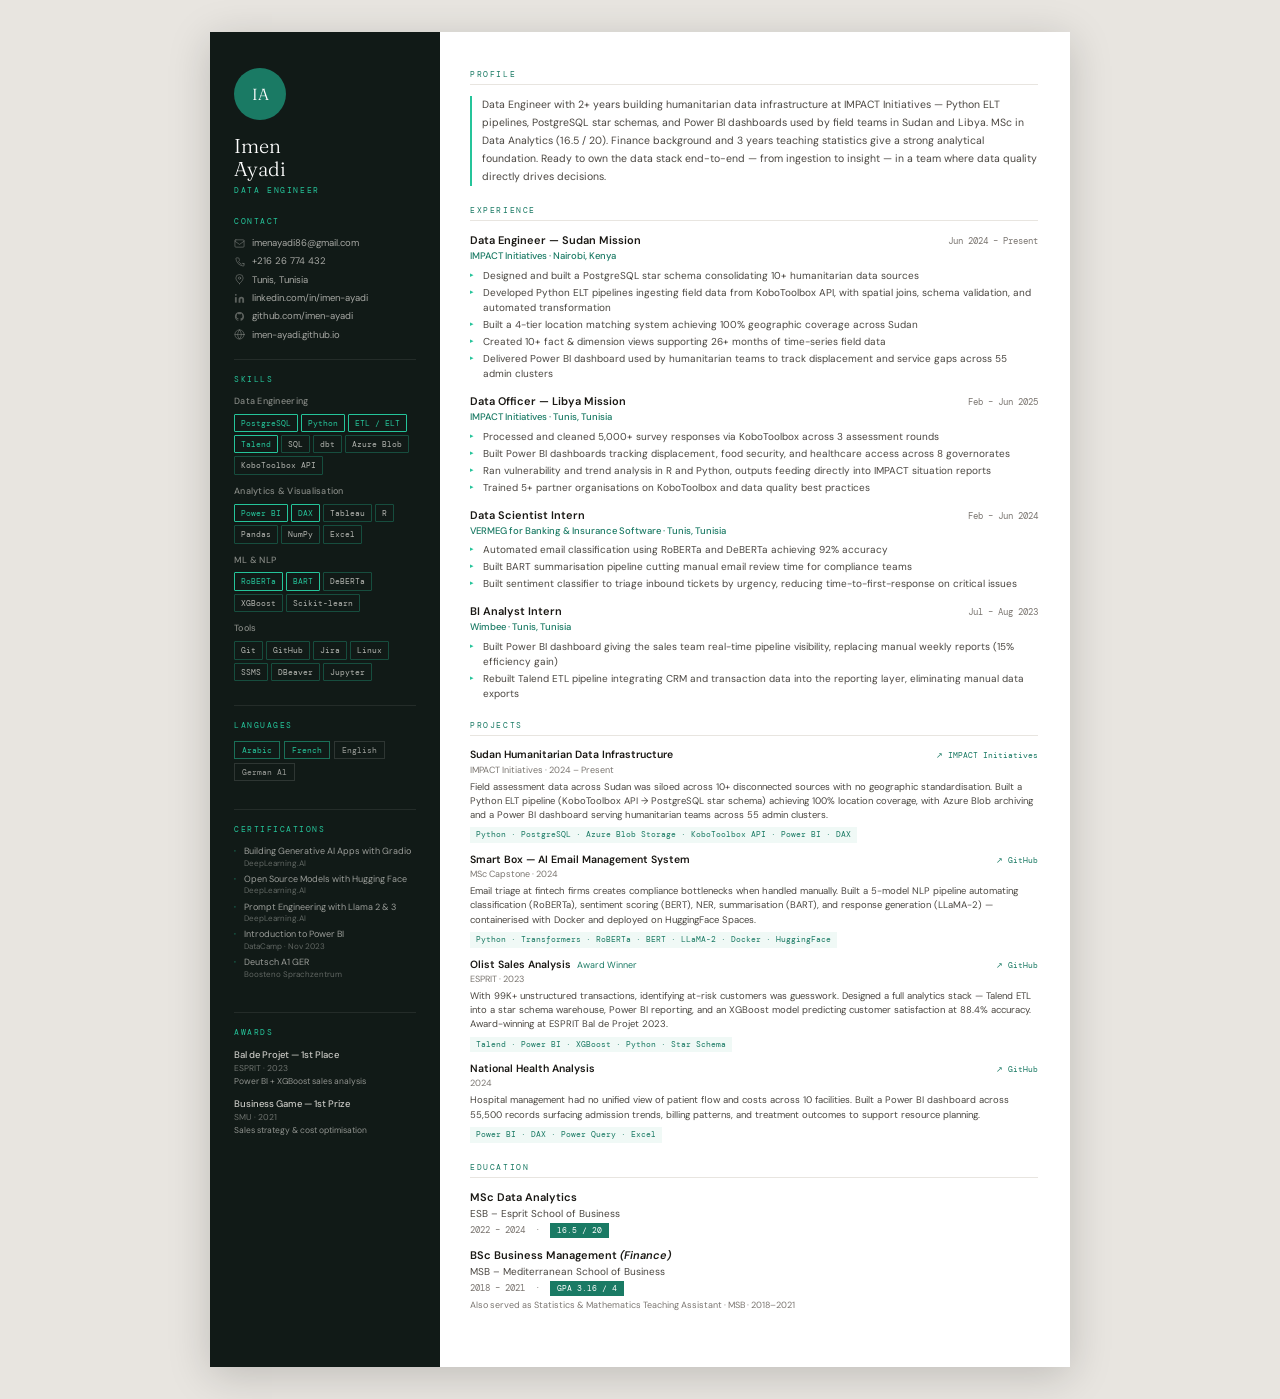
==== assets/cv.html @ 21956f27 "CV: fix Libya dates, condense teaching role, rewrite projects, strengthen profile - Libya dates corr" ====
<!DOCTYPE html>
<html lang="en">
<head>
<meta charset="UTF-8">
<meta name="viewport" content="width=device-width,initial-scale=1">
<title>Imen Ayadi — CV</title>
<style>
@import url('https://fonts.googleapis.com/css2?family=Fraunces:ital,wght@0,300;0,400;1,300&family=DM+Mono:wght@300;400&family=DM+Sans:wght@300;400;500&display=swap');

* { margin: 0; padding: 0; box-sizing: border-box; }

:root {
  --dark:   #111a17;
  --dark2:  #1b2b25;
  --teal:   #25c49a;
  --teal2:  #1a7a64;
  --ink:    #1a1814;
  --ink2:   #4a4640;
  --ink3:   #7a7570;
  --border: #e0ddd8;
  --bg:     #faf9f6;
  --sidebar-w: 230px;
}

body {
  font-family: 'DM Sans', sans-serif;
  font-size: 11px;
  color: var(--ink);
  background: #e8e5e0;
  line-height: 1.55;
  -webkit-print-color-adjust: exact;
  print-color-adjust: exact;
}

@media print {
  body { background: white; font-size: 10px; }
  .page { width: 210mm; min-height: 297mm; box-shadow: none; display: flex; flex-direction: row; }
  a { color: inherit; }
}

/* ── PAGE ─────────────────────────── */
.page {
  display: flex;
  flex-direction: row;
  width: 860px;
  min-height: 1100px;
  margin: 32px auto;
  box-shadow: 0 8px 40px rgba(0,0,0,0.18);
}

/* ── SIDEBAR ─────────────────────── */
.sidebar {
  width: var(--sidebar-w);
  flex-shrink: 0;
  background: var(--dark);
  padding: 36px 24px 36px;
  display: flex;
  flex-direction: column;
  gap: 0;
  color: rgba(247,245,240,0.85);
}

/* monogram */
.monogram {
  width: 52px; height: 52px;
  border-radius: 50%;
  background: var(--teal2);
  display: flex; align-items: center; justify-content: center;
  font-family: 'Fraunces', serif;
  font-size: 16px; font-weight: 300;
  color: #fff;
  margin-bottom: 14px;
}

.sb-name {
  font-family: 'Fraunces', serif;
  font-size: 20px; font-weight: 300;
  color: #fff; line-height: 1.15;
  margin-bottom: 4px;
}
.sb-title {
  font-family: 'DM Mono', monospace;
  font-size: 8px; letter-spacing: 0.2em;
  text-transform: uppercase;
  color: var(--teal);
  margin-bottom: 20px;
}

.sb-divider {
  height: 1px;
  background: rgba(255,255,255,0.08);
  margin: 14px 0;
}

/* sidebar section label */
.sb-label {
  font-family: 'DM Mono', monospace;
  font-size: 7.5px; letter-spacing: 0.2em;
  text-transform: uppercase;
  color: var(--teal);
  margin-bottom: 9px;
}

/* contact items */
.sb-contact { display: flex; flex-direction: column; gap: 6px; margin-bottom: 4px; }
.sb-contact-item {
  display: flex; align-items: center; gap: 7px;
  font-size: 9.5px; color: rgba(247,245,240,0.65);
  text-decoration: none; line-height: 1.3;
  word-break: break-all;
}
.sb-contact-item svg { flex-shrink: 0; opacity: 0.5; }
.sb-contact-item:hover { color: var(--teal); }

/* skill groups */
.sb-skill-group { margin-bottom: 10px; }
.sb-skill-group-label {
  font-size: 9px; font-weight: 500;
  color: rgba(247,245,240,0.5);
  margin-bottom: 5px;
  letter-spacing: 0.03em;
}
.sb-tags { display: flex; flex-wrap: wrap; gap: 3px; }
.sb-tag {
  font-family: 'DM Mono', monospace;
  font-size: 8px;
  padding: 2px 6px;
  border: 1px solid rgba(37,196,154,0.3);
  color: rgba(247,245,240,0.7);
  border-radius: 1px;
}
.sb-tag.hi { border-color: var(--teal); color: var(--teal); }

/* languages */
.sb-lang-row { display: flex; flex-wrap: wrap; gap: 4px; }
.sb-lang {
  font-family: 'DM Mono', monospace;
  font-size: 8px; padding: 2px 7px;
  border: 1px solid rgba(255,255,255,0.12);
  color: rgba(247,245,240,0.6);
}
.sb-lang.native { border-color: rgba(37,196,154,0.5); color: var(--teal); }

/* certs */
.sb-cert-item {
  font-size: 9px; color: rgba(247,245,240,0.6);
  padding-left: 10px; position: relative;
  margin-bottom: 4px; line-height: 1.4;
}
.sb-cert-item::before { content: '·'; position: absolute; left: 0; color: var(--teal); }
.sb-cert-issuer { font-size: 8px; color: rgba(247,245,240,0.35); }

/* awards */
.sb-award { margin-bottom: 8px; }
.sb-award-name { font-size: 9.5px; font-weight: 500; color: rgba(247,245,240,0.8); }
.sb-award-org { font-size: 8.5px; color: rgba(247,245,240,0.4); }
.sb-award-desc { font-size: 8.5px; color: rgba(247,245,240,0.55); }

/* ── MAIN ─────────────────────────── */
.main {
  flex: 1;
  background: #fff;
  padding: 36px 32px 36px 30px;
  overflow: hidden;
}

/* section */
.section { margin-bottom: 18px; }
.section-label {
  font-family: 'DM Mono', monospace;
  font-size: 8px; letter-spacing: 0.2em;
  text-transform: uppercase;
  color: var(--teal2);
  border-bottom: 1px solid #e8e5e0;
  padding-bottom: 4px;
  margin-bottom: 11px;
}

/* profile */
.profile-text {
  font-size: 10.5px; color: var(--ink2);
  line-height: 1.7;
  border-left: 2px solid var(--teal);
  padding-left: 10px;
}

/* experience */
.exp-entry { margin-bottom: 12px; }
.exp-top { display: flex; justify-content: space-between; align-items: baseline; gap: 6px; }
.exp-role { font-weight: 600; font-size: 11px; color: var(--ink); }
.exp-date { font-family: 'DM Mono', monospace; font-size: 8.5px; color: var(--ink3); white-space: nowrap; flex-shrink: 0; }
.exp-org { font-size: 9.5px; color: var(--teal2); font-weight: 500; margin-bottom: 4px; }
.exp-bullets { list-style: none; }
.exp-bullets li {
  font-size: 10px; color: var(--ink2);
  padding-left: 13px; position: relative;
  margin-bottom: 2px; line-height: 1.5;
}
.exp-bullets li::before { content: '▸'; position: absolute; left: 0; color: var(--teal); font-size: 7px; top: 2px; }

/* projects */
.proj-entry { margin-bottom: 9px; }
.proj-top { display: flex; align-items: baseline; justify-content: space-between; gap: 8px; }
.proj-title { font-weight: 600; font-size: 10.5px; color: var(--ink); }
.proj-link {
  font-family: 'DM Mono', monospace;
  font-size: 8px; color: var(--teal2);
  text-decoration: none; white-space: nowrap; flex-shrink: 0;
}
.proj-link:hover { text-decoration: underline; }
.proj-meta { font-size: 9px; color: var(--ink3); margin-bottom: 2px; }
.proj-desc { font-size: 9.5px; color: var(--ink2); line-height: 1.5; margin-bottom: 3px; }
.proj-tags {
  font-family: 'DM Mono', monospace;
  font-size: 7.5px; color: var(--teal2);
  background: #f0f9f6; padding: 2px 6px;
  display: inline-block;
}

/* education */
.edu-entry { margin-bottom: 9px; }
.edu-degree { font-weight: 600; font-size: 11px; color: var(--ink); }
.edu-school { font-size: 10px; color: var(--ink2); }
.edu-year { font-family: 'DM Mono', monospace; font-size: 8.5px; color: var(--ink3); }
.edu-grade {
  display: inline-block;
  font-family: 'DM Mono', monospace;
  font-size: 8px; padding: 1px 7px;
  background: var(--teal2); color: #fff;
  margin-top: 2px;
}
</style>
</head>
<body>
<div class="page">

  <!-- ── SIDEBAR ── -->
  <div class="sidebar">

    <div class="monogram">IA</div>
    <div class="sb-name">Imen<br>Ayadi</div>
    <div class="sb-title">Data Engineer</div>

    <div class="sb-label">Contact</div>
    <div class="sb-contact">
      <a class="sb-contact-item" href="mailto:imenayadi86@gmail.com">
        <svg width="11" height="11" viewBox="0 0 24 24" fill="none" stroke="currentColor" stroke-width="1.8" stroke-linecap="round" stroke-linejoin="round"><rect x="2" y="4" width="20" height="16" rx="2"/><path d="M2 7l10 7 10-7"/></svg>
        imenayadi86@gmail.com
      </a>
      <a class="sb-contact-item" href="tel:+21626774432">
        <svg width="11" height="11" viewBox="0 0 24 24" fill="none" stroke="currentColor" stroke-width="1.8" stroke-linecap="round" stroke-linejoin="round"><path d="M22 16.92v3a2 2 0 0 1-2.18 2A19.79 19.79 0 0 1 4.06 6.18 2 2 0 0 1 6.07 4h3a2 2 0 0 1 2 1.72c.127.96.361 1.903.7 2.81a2 2 0 0 1-.45 2.11L10 11.91a16 16 0 0 0 6.07 6.07l1.27-1.27a2 2 0 0 1 2.11-.45c.907.339 1.85.573 2.81.7A2 2 0 0 1 22 16.92z"/></svg>
        +216 26 774 432
      </a>
      <span class="sb-contact-item">
        <svg width="11" height="11" viewBox="0 0 24 24" fill="none" stroke="currentColor" stroke-width="1.8" stroke-linecap="round" stroke-linejoin="round"><path d="M12 21s-8-6.686-8-12a8 8 0 1 1 16 0c0 5.314-8 12-8 12z"/><circle cx="12" cy="9" r="2.5"/></svg>
        Tunis, Tunisia
      </span>
      <a class="sb-contact-item" href="https://www.linkedin.com/in/imen-ayadi-29255617a/" target="_blank">
        <svg width="11" height="11" viewBox="0 0 24 24" fill="currentColor"><path d="M16 8a6 6 0 0 1 6 6v7h-4v-7a2 2 0 0 0-2-2 2 2 0 0 0-2 2v7h-4v-7a6 6 0 0 1 6-6z"/><rect x="2" y="9" width="4" height="12"/><circle cx="4" cy="4" r="2"/></svg>
        linkedin.com/in/imen-ayadi
      </a>
      <a class="sb-contact-item" href="https://github.com/imen-ayadi" target="_blank">
        <svg width="11" height="11" viewBox="0 0 24 24" fill="currentColor"><path d="M12 2C6.477 2 2 6.477 2 12c0 4.418 2.865 8.166 6.839 9.489.5.092.682-.217.682-.482 0-.237-.009-.868-.013-1.703-2.782.604-3.369-1.342-3.369-1.342-.454-1.154-1.11-1.462-1.11-1.462-.908-.62.069-.608.069-.608 1.003.07 1.531 1.03 1.531 1.03.892 1.529 2.341 1.087 2.91.832.092-.647.35-1.088.636-1.338-2.22-.253-4.555-1.11-4.555-4.943 0-1.091.39-1.984 1.029-2.683-.103-.253-.446-1.27.098-2.647 0 0 .84-.269 2.75 1.025A9.564 9.564 0 0 1 12 6.844a9.59 9.59 0 0 1 2.504.337c1.909-1.294 2.747-1.025 2.747-1.025.546 1.377.202 2.394.1 2.647.64.699 1.028 1.592 1.028 2.683 0 3.842-2.339 4.687-4.566 4.935.359.309.678.919.678 1.852 0 1.336-.012 2.415-.012 2.743 0 .267.18.578.688.48C19.138 20.163 22 16.418 22 12c0-5.523-4.477-10-10-10z"/></svg>
        github.com/imen-ayadi
      </a>
      <a class="sb-contact-item" href="https://imen-ayadi.github.io" target="_blank">
        <svg width="11" height="11" viewBox="0 0 24 24" fill="none" stroke="currentColor" stroke-width="1.8" stroke-linecap="round" stroke-linejoin="round"><circle cx="12" cy="12" r="10"/><line x1="2" y1="12" x2="22" y2="12"/><path d="M12 2a15.3 15.3 0 0 1 4 10 15.3 15.3 0 0 1-4 10 15.3 15.3 0 0 1-4-10 15.3 15.3 0 0 1 4-10z"/></svg>
        imen-ayadi.github.io
      </a>
    </div>

    <div class="sb-divider"></div>
    <div class="sb-label">Skills</div>

    <div class="sb-skill-group">
      <div class="sb-skill-group-label">Data Engineering</div>
      <div class="sb-tags">
        <span class="sb-tag hi">PostgreSQL</span>
        <span class="sb-tag hi">Python</span>
        <span class="sb-tag hi">ETL / ELT</span>
        <span class="sb-tag hi">Talend</span>
        <span class="sb-tag">SQL</span>
        <span class="sb-tag">dbt</span>
        <span class="sb-tag">Azure Blob</span>
        <span class="sb-tag">KoboToolbox API</span>
      </div>
    </div>

    <div class="sb-skill-group">
      <div class="sb-skill-group-label">Analytics &amp; Visualisation</div>
      <div class="sb-tags">
        <span class="sb-tag hi">Power BI</span>
        <span class="sb-tag hi">DAX</span>
        <span class="sb-tag">Tableau</span>
        <span class="sb-tag">R</span>
        <span class="sb-tag">Pandas</span>
        <span class="sb-tag">NumPy</span>
        <span class="sb-tag">Excel</span>
      </div>
    </div>

    <div class="sb-skill-group">
      <div class="sb-skill-group-label">ML &amp; NLP</div>
      <div class="sb-tags">
        <span class="sb-tag hi">RoBERTa</span>
        <span class="sb-tag hi">BART</span>
        <span class="sb-tag">DeBERTa</span>
        <span class="sb-tag">XGBoost</span>
        <span class="sb-tag">Scikit-learn</span>
      </div>
    </div>

    <div class="sb-skill-group">
      <div class="sb-skill-group-label">Tools</div>
      <div class="sb-tags">
        <span class="sb-tag">Git</span>
        <span class="sb-tag">GitHub</span>
        <span class="sb-tag">Jira</span>
        <span class="sb-tag">Linux</span>
        <span class="sb-tag">SSMS</span>
        <span class="sb-tag">DBeaver</span>
        <span class="sb-tag">Jupyter</span>
      </div>
    </div>

    <div class="sb-divider"></div>
    <div class="sb-label">Languages</div>
    <div class="sb-lang-row" style="margin-bottom:14px;">
      <span class="sb-lang native">Arabic</span>
      <span class="sb-lang native">French</span>
      <span class="sb-lang">English</span>
      <span class="sb-lang">German A1</span>
    </div>

    <div class="sb-divider"></div>
    <div class="sb-label">Certifications</div>
    <div style="margin-bottom:14px;">
      <div class="sb-cert-item">Building Generative AI Apps with Gradio<div class="sb-cert-issuer">DeepLearning.AI</div></div>
      <div class="sb-cert-item">Open Source Models with Hugging Face<div class="sb-cert-issuer">DeepLearning.AI</div></div>
      <div class="sb-cert-item">Prompt Engineering with Llama 2 &amp; 3<div class="sb-cert-issuer">DeepLearning.AI</div></div>
      <div class="sb-cert-item">Introduction to Power BI<div class="sb-cert-issuer">DataCamp · Nov 2023</div></div>
      <div class="sb-cert-item">Deutsch A1 GER<div class="sb-cert-issuer">Boosteno Sprachzentrum</div></div>
    </div>

    <div class="sb-divider"></div>
    <div class="sb-label">Awards</div>
    <div class="sb-award">
      <div class="sb-award-name">Bal de Projet — 1st Place</div>
      <div class="sb-award-org">ESPRIT · 2023</div>
      <div class="sb-award-desc">Power BI + XGBoost sales analysis</div>
    </div>
    <div class="sb-award">
      <div class="sb-award-name">Business Game — 1st Prize</div>
      <div class="sb-award-org">SMU · 2021</div>
      <div class="sb-award-desc">Sales strategy &amp; cost optimisation</div>
    </div>

  </div><!-- /sidebar -->

  <!-- ── MAIN ── -->
  <div class="main">

    <!-- PROFILE -->
    <div class="section">
      <div class="section-label">Profile</div>
      <p class="profile-text">Data Engineer with 2+ years building humanitarian data infrastructure at IMPACT Initiatives — Python ELT pipelines, PostgreSQL star schemas, and Power BI dashboards used by field teams in Sudan and Libya. MSc in Data Analytics (16.5 / 20). Finance background and 3 years teaching statistics give a strong analytical foundation. Ready to own the data stack end-to-end — from ingestion to insight — in a team where data quality directly drives decisions.</p>
    </div>

    <!-- EXPERIENCE -->
    <div class="section">
      <div class="section-label">Experience</div>

      <div class="exp-entry">
        <div class="exp-top">
          <div class="exp-role">Data Engineer — Sudan Mission</div>
          <div class="exp-date">Jun 2024 – Present</div>
        </div>
        <div class="exp-org">IMPACT Initiatives · Nairobi, Kenya</div>
        <ul class="exp-bullets">
          <li>Designed and built a PostgreSQL star schema consolidating 10+ humanitarian data sources</li>
          <li>Developed Python ELT pipelines ingesting field data from KoboToolbox API, with spatial joins, schema validation, and automated transformation</li>
          <li>Built a 4-tier location matching system achieving 100% geographic coverage across Sudan</li>
          <li>Created 10+ fact &amp; dimension views supporting 26+ months of time-series field data</li>
          <li>Delivered Power BI dashboard used by humanitarian teams to track displacement and service gaps across 55 admin clusters</li>
        </ul>
      </div>

      <div class="exp-entry">
        <div class="exp-top">
          <div class="exp-role">Data Officer — Libya Mission</div>
          <div class="exp-date">Feb – Jun 2025</div>
        </div>
        <div class="exp-org">IMPACT Initiatives · Tunis, Tunisia</div>
        <ul class="exp-bullets">
          <li>Processed and cleaned 5,000+ survey responses via KoboToolbox across 3 assessment rounds</li>
          <li>Built Power BI dashboards tracking displacement, food security, and healthcare access across 8 governorates</li>
          <li>Ran vulnerability and trend analysis in R and Python, outputs feeding directly into IMPACT situation reports</li>
          <li>Trained 5+ partner organisations on KoboToolbox and data quality best practices</li>
        </ul>
      </div>

      <div class="exp-entry">
        <div class="exp-top">
          <div class="exp-role">Data Scientist Intern</div>
          <div class="exp-date">Feb – Jun 2024</div>
        </div>
        <div class="exp-org">VERMEG for Banking &amp; Insurance Software · Tunis, Tunisia</div>
        <ul class="exp-bullets">
          <li>Automated email classification using RoBERTa and DeBERTa achieving 92% accuracy</li>
          <li>Built BART summarisation pipeline cutting manual email review time for compliance teams</li>
          <li>Built sentiment classifier to triage inbound tickets by urgency, reducing time-to-first-response on critical issues</li>
        </ul>
      </div>

      <div class="exp-entry">
        <div class="exp-top">
          <div class="exp-role">BI Analyst Intern</div>
          <div class="exp-date">Jul – Aug 2023</div>
        </div>
        <div class="exp-org">Wimbee · Tunis, Tunisia</div>
        <ul class="exp-bullets">
          <li>Built Power BI dashboard giving the sales team real-time pipeline visibility, replacing manual weekly reports (15% efficiency gain)</li>
          <li>Rebuilt Talend ETL pipeline integrating CRM and transaction data into the reporting layer, eliminating manual data exports</li>
        </ul>
      </div>

    </div>

    <!-- PROJECTS -->
    <div class="section">
      <div class="section-label">Projects</div>

      <div class="proj-entry">
        <div class="proj-top">
          <div class="proj-title">Sudan Humanitarian Data Infrastructure</div>
          <a class="proj-link" href="https://www.impact-initiatives.org" target="_blank">↗ IMPACT Initiatives</a>
        </div>
        <div class="proj-meta">IMPACT Initiatives · 2024 – Present</div>
        <div class="proj-desc">Field assessment data across Sudan was siloed across 10+ disconnected sources with no geographic standardisation. Built a Python ELT pipeline (KoboToolbox API → PostgreSQL star schema) achieving 100% location coverage, with Azure Blob archiving and a Power BI dashboard serving humanitarian teams across 55 admin clusters.</div>
        <div class="proj-tags">Python · PostgreSQL · Azure Blob Storage · KoboToolbox API · Power BI · DAX</div>
      </div>

      <div class="proj-entry">
        <div class="proj-top">
          <div class="proj-title">Smart Box — AI Email Management System</div>
          <a class="proj-link" href="https://github.com/imen-ayadi/Smart-Box" target="_blank">↗ GitHub</a>
        </div>
        <div class="proj-meta">MSc Capstone · 2024</div>
        <div class="proj-desc">Email triage at fintech firms creates compliance bottlenecks when handled manually. Built a 5-model NLP pipeline automating classification (RoBERTa), sentiment scoring (BERT), NER, summarisation (BART), and response generation (LLaMA-2) — containerised with Docker and deployed on HuggingFace Spaces.</div>
        <div class="proj-tags">Python · Transformers · RoBERTa · BERT · LLaMA-2 · Docker · HuggingFace</div>
      </div>

      <div class="proj-entry">
        <div class="proj-top">
          <div class="proj-title">Olist Sales Analysis &nbsp;<span style="color:var(--teal2);font-size:9px;font-weight:400;">Award Winner</span></div>
          <a class="proj-link" href="https://github.com/imen-ayadi/Olist" target="_blank">↗ GitHub</a>
        </div>
        <div class="proj-meta">ESPRIT · 2023</div>
        <div class="proj-desc">With 99K+ unstructured transactions, identifying at-risk customers was guesswork. Designed a full analytics stack — Talend ETL into a star schema warehouse, Power BI reporting, and an XGBoost model predicting customer satisfaction at 88.4% accuracy. Award-winning at ESPRIT Bal de Projet 2023.</div>
        <div class="proj-tags">Talend · Power BI · XGBoost · Python · Star Schema</div>
      </div>

      <div class="proj-entry">
        <div class="proj-top">
          <div class="proj-title">National Health Analysis</div>
          <a class="proj-link" href="https://github.com/imen-ayadi/-National-Health-Analysis-Power-BI-Dashboard" target="_blank">↗ GitHub</a>
        </div>
        <div class="proj-meta">2024</div>
        <div class="proj-desc">Hospital management had no unified view of patient flow and costs across 10 facilities. Built a Power BI dashboard across 55,500 records surfacing admission trends, billing patterns, and treatment outcomes to support resource planning.</div>
        <div class="proj-tags">Power BI · DAX · Power Query · Excel</div>
      </div>
    </div>

    <!-- EDUCATION -->
    <div class="section">
      <div class="section-label">Education</div>
      <div class="edu-entry">
        <div class="edu-degree">MSc Data Analytics</div>
        <div class="edu-school">ESB – Esprit School of Business</div>
        <div class="edu-year">2022 – 2024 &nbsp;·&nbsp; <span class="edu-grade">16.5 / 20</span></div>
      </div>
      <div class="edu-entry">
        <div class="edu-degree">BSc Business Management <em>(Finance)</em></div>
        <div class="edu-school">MSB – Mediterranean School of Business</div>
        <div class="edu-year">2018 – 2021 &nbsp;·&nbsp; <span class="edu-grade">GPA 3.16 / 4</span></div>
        <div style="font-size:9px;color:var(--ink3);margin-top:3px;">Also served as Statistics &amp; Mathematics Teaching Assistant · MSB · 2018–2021</div>
      </div>
    </div>

  </div><!-- /main -->

</div><!-- /page -->
</body>
</html>
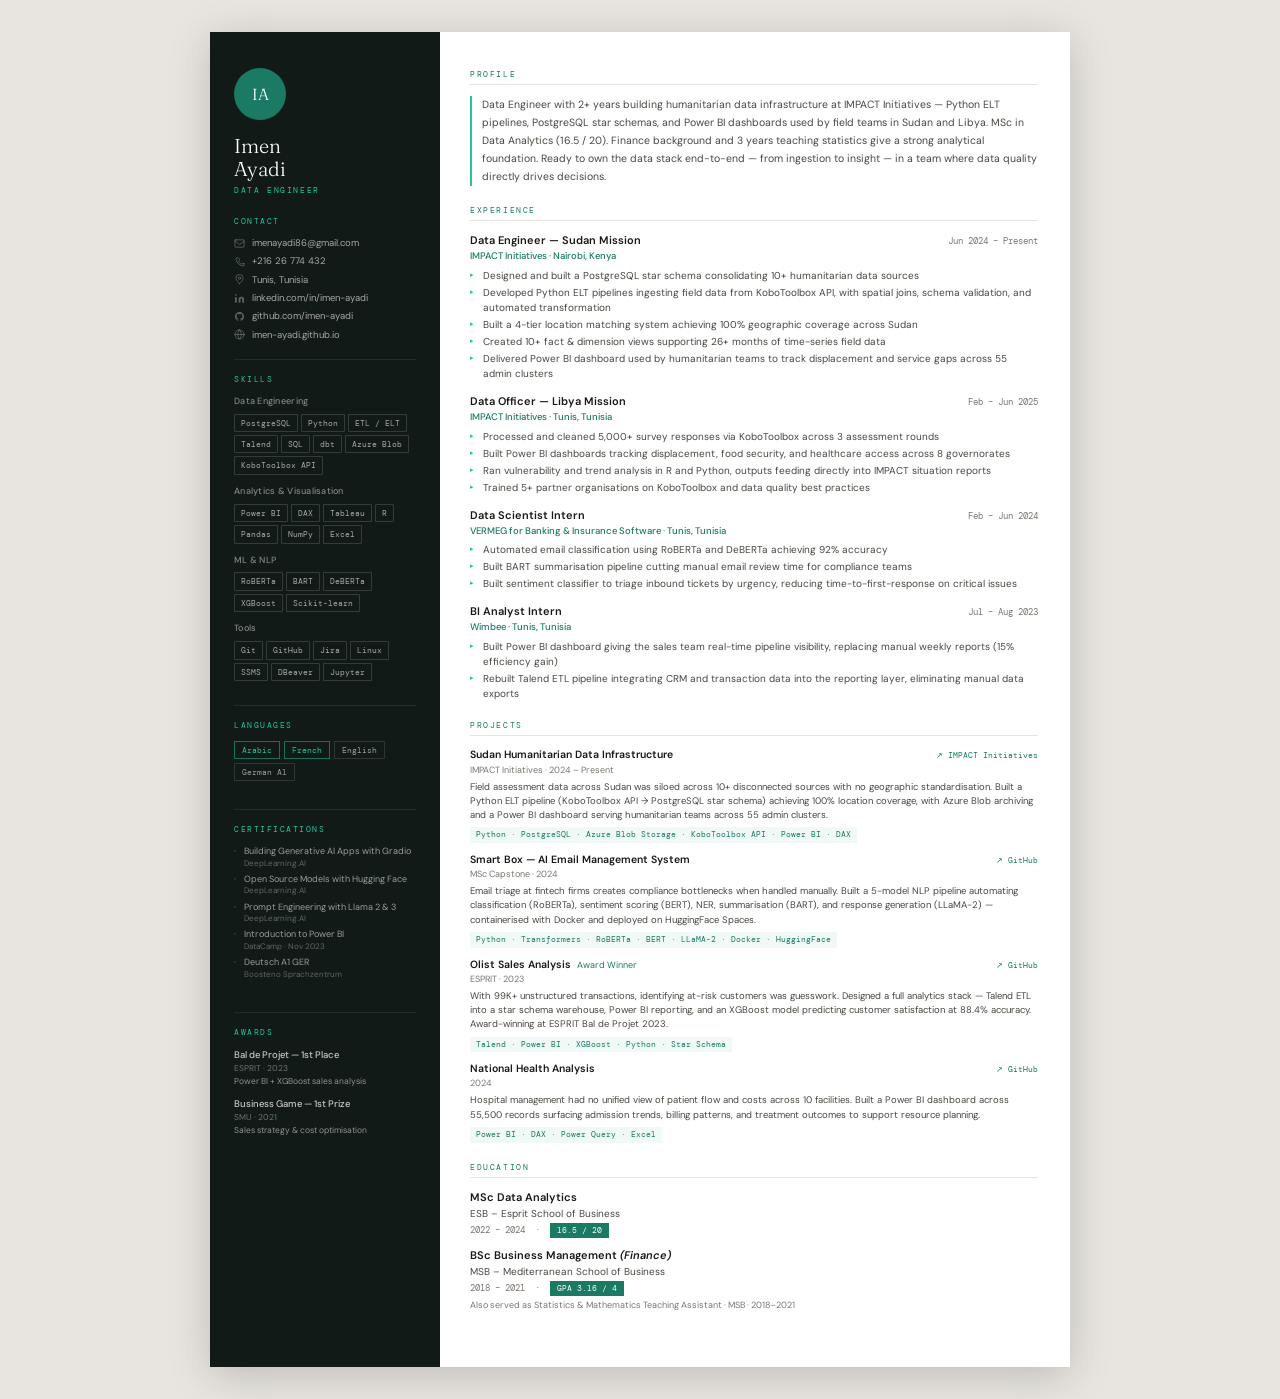
==== commit d60e942d: "CV skills: remove two-tier tag highlighting, all tags uniform style User chose clean/consistent over" ====
--- a/assets/cv.html
+++ b/assets/cv.html
@@ -125,11 +125,10 @@
   font-family: 'DM Mono', monospace;
   font-size: 8px;
   padding: 2px 6px;
-  border: 1px solid rgba(37,196,154,0.3);
-  color: rgba(247,245,240,0.7);
+  border: 1px solid rgba(255,255,255,0.15);
+  color: rgba(247,245,240,0.65);
   border-radius: 1px;
 }
-.sb-tag.hi { border-color: var(--teal); color: var(--teal); }
 
 /* languages */
 .sb-lang-row { display: flex; flex-wrap: wrap; gap: 4px; }
@@ -275,10 +274,10 @@
     <div class="sb-skill-group">
       <div class="sb-skill-group-label">Data Engineering</div>
       <div class="sb-tags">
-        <span class="sb-tag hi">PostgreSQL</span>
-        <span class="sb-tag hi">Python</span>
-        <span class="sb-tag hi">ETL / ELT</span>
-        <span class="sb-tag hi">Talend</span>
+        <span class="sb-tag">PostgreSQL</span>
+        <span class="sb-tag">Python</span>
+        <span class="sb-tag">ETL / ELT</span>
+        <span class="sb-tag">Talend</span>
         <span class="sb-tag">SQL</span>
         <span class="sb-tag">dbt</span>
         <span class="sb-tag">Azure Blob</span>
@@ -289,8 +288,8 @@
     <div class="sb-skill-group">
       <div class="sb-skill-group-label">Analytics &amp; Visualisation</div>
       <div class="sb-tags">
-        <span class="sb-tag hi">Power BI</span>
-        <span class="sb-tag hi">DAX</span>
+        <span class="sb-tag">Power BI</span>
+        <span class="sb-tag">DAX</span>
         <span class="sb-tag">Tableau</span>
         <span class="sb-tag">R</span>
         <span class="sb-tag">Pandas</span>
@@ -302,8 +301,8 @@
     <div class="sb-skill-group">
       <div class="sb-skill-group-label">ML &amp; NLP</div>
       <div class="sb-tags">
-        <span class="sb-tag hi">RoBERTa</span>
-        <span class="sb-tag hi">BART</span>
+        <span class="sb-tag">RoBERTa</span>
+        <span class="sb-tag">BART</span>
         <span class="sb-tag">DeBERTa</span>
         <span class="sb-tag">XGBoost</span>
         <span class="sb-tag">Scikit-learn</span>
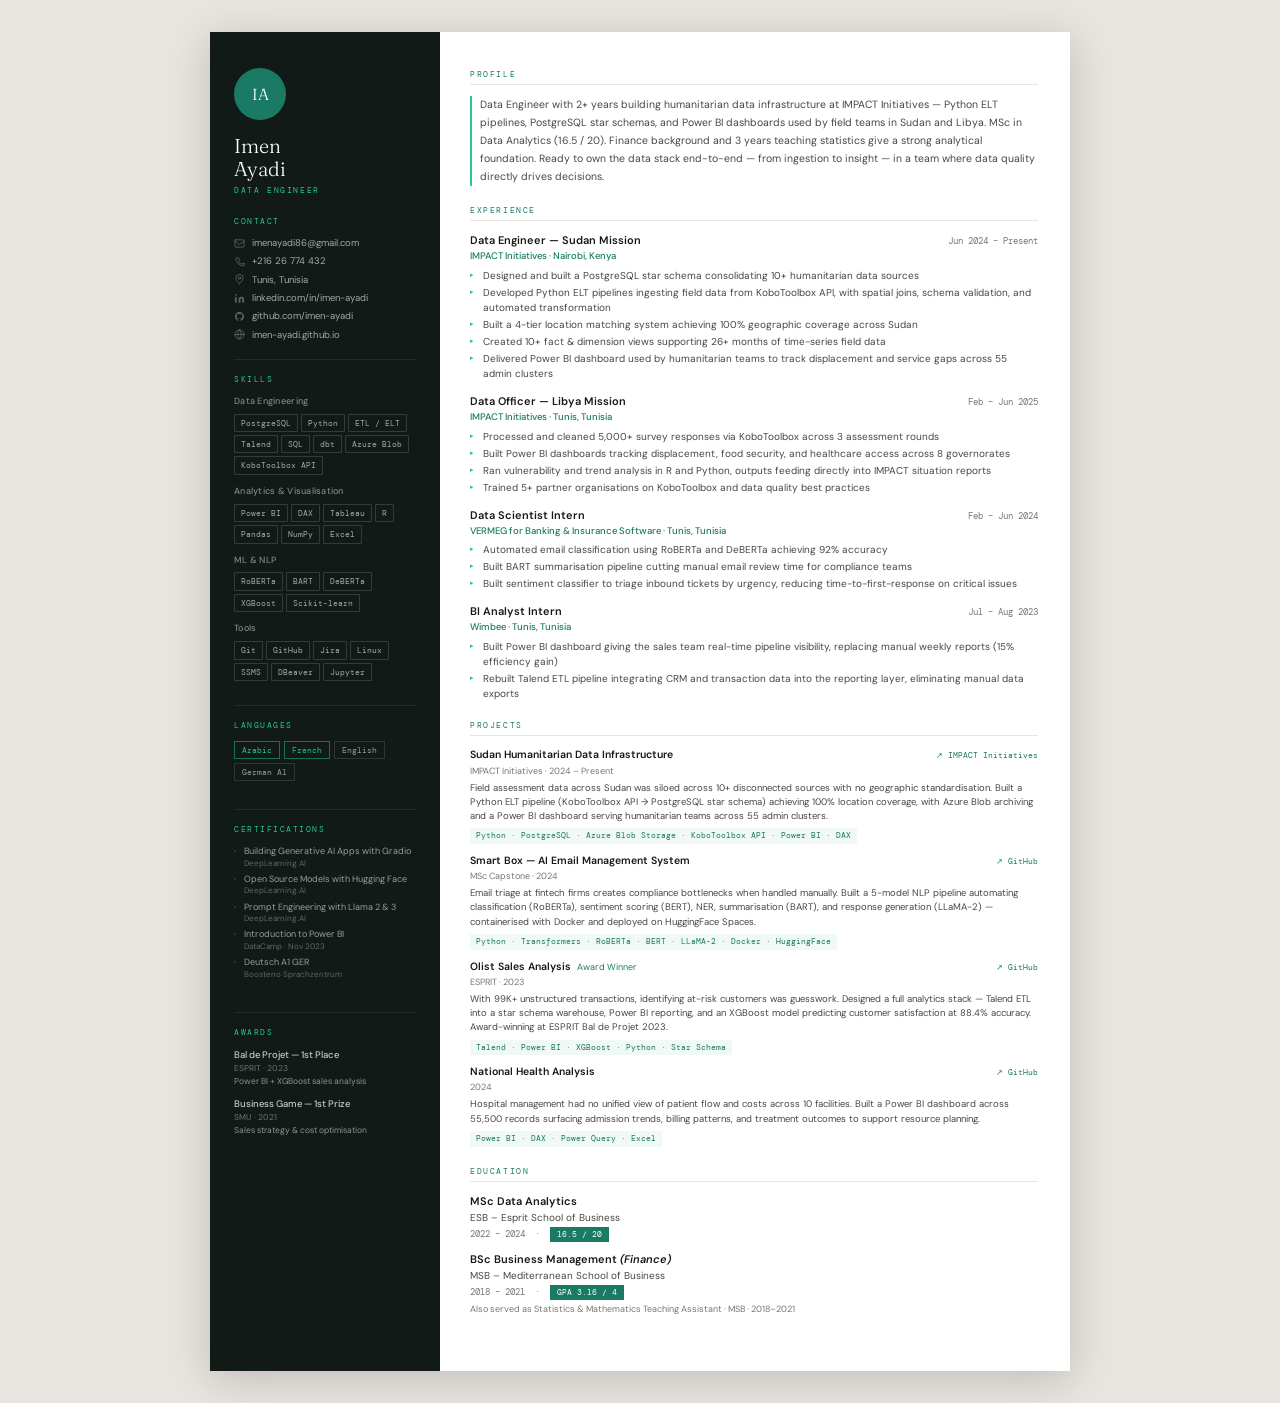
==== commit 01f78d20: "Add CSS animations to CV — all under prefers-reduced-motion - Sidebar slides in from left, main fade" ====
--- a/assets/cv.html
+++ b/assets/cv.html
@@ -36,6 +36,8 @@
   body { background: white; font-size: 10px; }
   .page { width: 210mm; min-height: 297mm; box-shadow: none; display: flex; flex-direction: row; }
   a { color: inherit; }
+  * { animation: none !important; transition: none !important; opacity: 1 !important; transform: none !important; }
+  .profile-text { border-left: 2px solid var(--teal) !important; background-image: none !important; padding-left: 10px !important; }
 }
 
 /* ── PAGE ─────────────────────────── */
@@ -227,6 +229,104 @@
   font-size: 8px; padding: 1px 7px;
   background: var(--teal2); color: #fff;
   margin-top: 2px;
+}
+
+/* ── ANIMATIONS ──────────────────────────────────────────── */
+@media (prefers-reduced-motion: no-preference) {
+
+  /* Keyframes */
+  @keyframes slideInLeft {
+    from { transform: translateX(-30px); opacity: 0; }
+    to   { transform: none; opacity: 1; }
+  }
+  @keyframes fadeInRight {
+    from { transform: translateX(20px); opacity: 0; }
+    to   { transform: none; opacity: 1; }
+  }
+  @keyframes fadeUp {
+    from { transform: translateY(10px); opacity: 0; }
+    to   { transform: none; opacity: 1; }
+  }
+  @keyframes popIn {
+    from { transform: scale(0.7); opacity: 0; }
+    to   { transform: scale(1);   opacity: 1; }
+  }
+  @keyframes drawLine {
+    from { background-size: 2px 0%; }
+    to   { background-size: 2px 100%; }
+  }
+
+  /* Page load — sidebar from left, main from right */
+  .sidebar { animation: slideInLeft 0.55s cubic-bezier(0.22,1,0.36,1) both; }
+  .main    { animation: fadeInRight 0.55s cubic-bezier(0.22,1,0.36,1) 0.1s both; }
+
+  /* Section reveals — staggered fade-up */
+  .section { opacity: 0; animation: fadeUp 0.45s ease both; }
+  .section:nth-child(1) { animation-delay: 0.25s; }
+  .section:nth-child(2) { animation-delay: 0.40s; }
+  .section:nth-child(3) { animation-delay: 0.55s; }
+  .section:nth-child(4) { animation-delay: 0.70s; }
+
+  /* Experience entries — section-label is nth-child(1), entries start at 2 */
+  .exp-entry { opacity: 0; animation: fadeUp 0.35s ease both; }
+  .exp-entry:nth-child(2) { animation-delay: 0.50s; }
+  .exp-entry:nth-child(3) { animation-delay: 0.65s; }
+  .exp-entry:nth-child(4) { animation-delay: 0.80s; }
+  .exp-entry:nth-child(5) { animation-delay: 0.95s; }
+
+  /* Project entries */
+  .proj-entry { opacity: 0; animation: fadeUp 0.35s ease both; }
+  .proj-entry:nth-child(2) { animation-delay: 0.65s; }
+  .proj-entry:nth-child(3) { animation-delay: 0.80s; }
+  .proj-entry:nth-child(4) { animation-delay: 0.95s; }
+  .proj-entry:nth-child(5) { animation-delay: 1.10s; }
+
+  /* Skill tags — pop in staggered */
+  .sb-tag { opacity: 0; animation: popIn 0.2s ease both; }
+  .sb-tags .sb-tag:nth-child(1) { animation-delay: 0.45s; }
+  .sb-tags .sb-tag:nth-child(2) { animation-delay: 0.52s; }
+  .sb-tags .sb-tag:nth-child(3) { animation-delay: 0.59s; }
+  .sb-tags .sb-tag:nth-child(4) { animation-delay: 0.66s; }
+  .sb-tags .sb-tag:nth-child(5) { animation-delay: 0.73s; }
+  .sb-tags .sb-tag:nth-child(6) { animation-delay: 0.80s; }
+  .sb-tags .sb-tag:nth-child(7) { animation-delay: 0.87s; }
+  .sb-tags .sb-tag:nth-child(8) { animation-delay: 0.94s; }
+
+  /* Profile accent line — draws itself downward */
+  .profile-text {
+    border-left: none;
+    background-image: linear-gradient(var(--teal), var(--teal));
+    background-repeat: no-repeat;
+    background-position: left top;
+    background-size: 2px 0%;
+    animation: drawLine 0.8s 0.35s ease forwards;
+  }
+
+  /* Hover: skill tags — soft teal glow */
+  .sb-tag {
+    transition: border-color 0.2s, color 0.2s, box-shadow 0.2s;
+  }
+  .sb-tag:hover {
+    border-color: rgba(37,196,154,0.7);
+    color: var(--teal);
+    box-shadow: 0 0 8px rgba(37,196,154,0.18);
+  }
+
+  /* Hover: experience bullets — slight left-indent */
+  .exp-bullets li { transition: padding-left 0.18s ease; }
+  .exp-bullets li:hover { padding-left: 18px; }
+
+  /* Hover: project title — underline draws in */
+  .proj-title {
+    background-image: linear-gradient(var(--ink), var(--ink));
+    background-repeat: no-repeat;
+    background-position: left bottom;
+    background-size: 0% 1px;
+    transition: background-size 0.25s ease;
+    padding-bottom: 1px;
+  }
+  .proj-entry:hover .proj-title { background-size: 100% 1px; }
+
 }
 </style>
 </head>
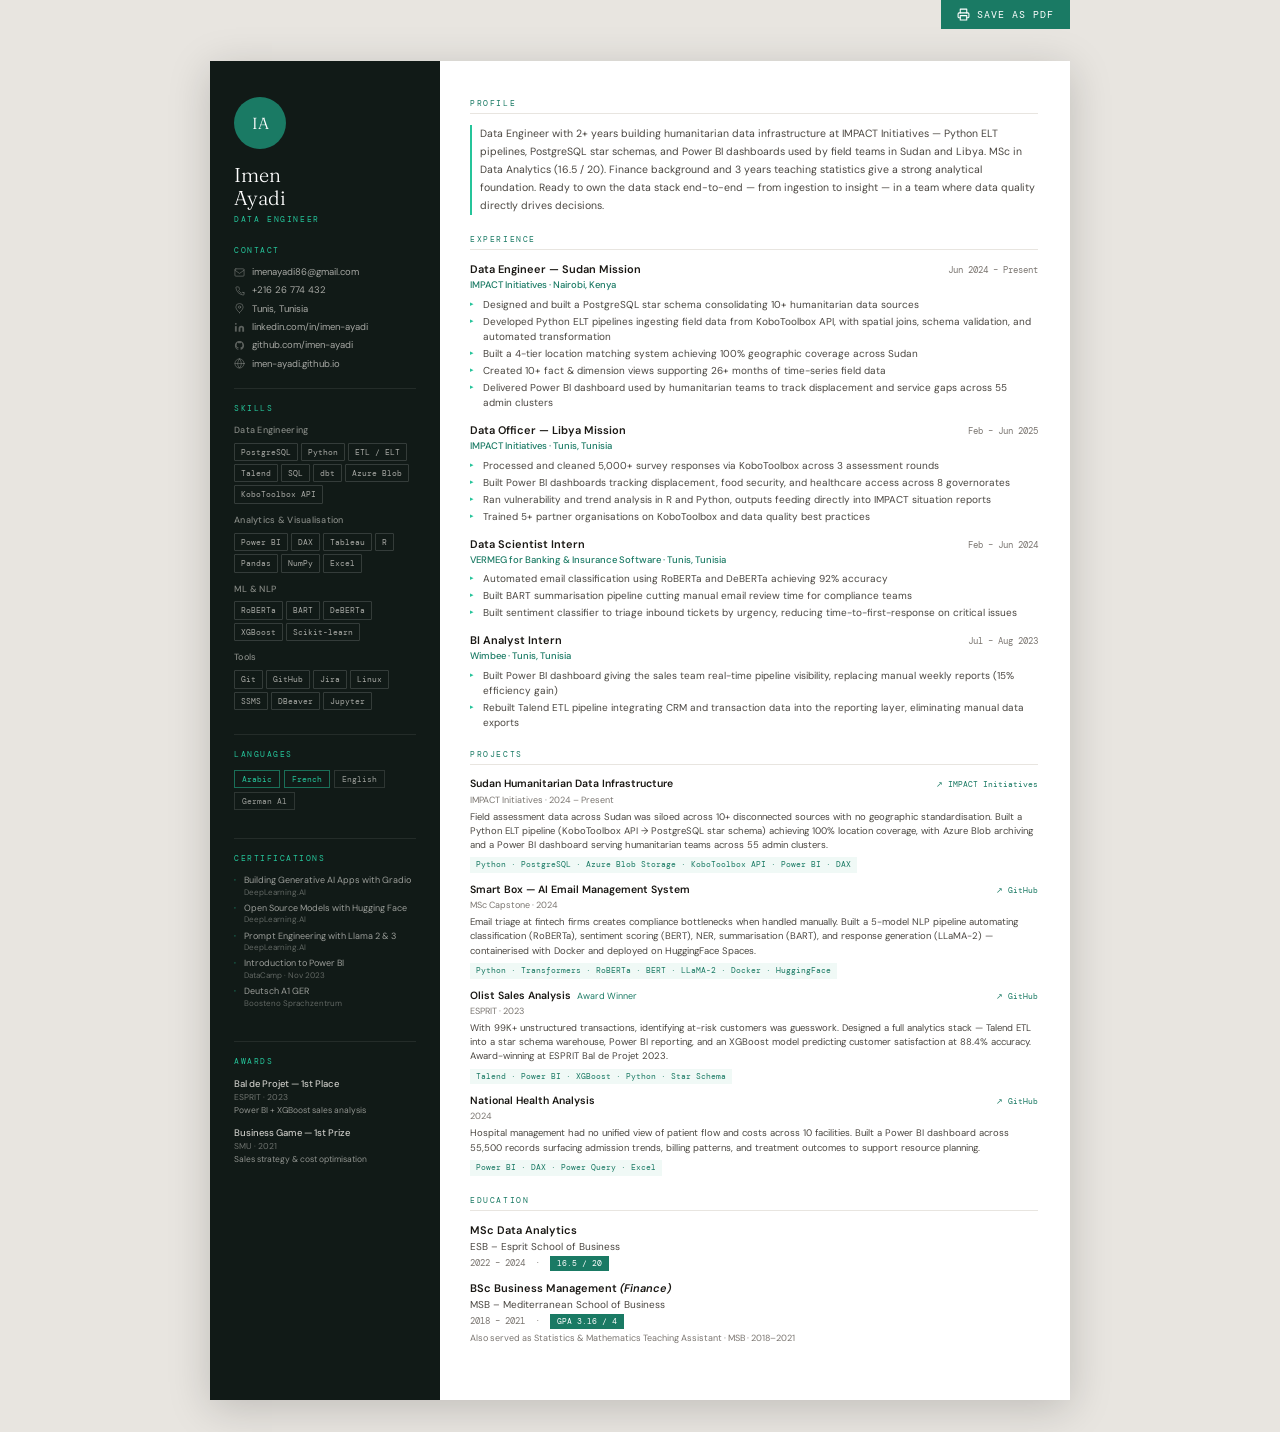
==== commit 91ca897b: "Add Save as PDF button to CV page Teal toolbar button above the CV calls window.print(). Hidden in @" ====
--- a/assets/cv.html
+++ b/assets/cv.html
@@ -33,11 +33,84 @@
 }
 
 @media print {
-  body { background: white; font-size: 10px; }
-  .page { width: 210mm; min-height: 297mm; box-shadow: none; display: flex; flex-direction: row; }
-  a { color: inherit; }
+  /* A4 page setup — suppresses browser header/footer chrome */
+  @page { size: A4; margin: 12mm 16mm 12mm 16mm; }
+
+  /* Reset animations & screen-only decoration */
   * { animation: none !important; transition: none !important; opacity: 1 !important; transform: none !important; }
-  .profile-text { border-left: 2px solid var(--teal) !important; background-image: none !important; padding-left: 10px !important; }
+  a[href]::after { content: none !important; }
+
+  /* Page container */
+  body { background: white; font-size: 9.5px; }
+  .page { width: 100%; min-height: auto; box-shadow: none; display: flex; flex-direction: row; }
+
+  /* Force background colors on sidebar & accents */
+  .sidebar {
+    print-color-adjust: exact;
+    -webkit-print-color-adjust: exact;
+    background: var(--dark) !important;
+    padding: 22px 16px !important;
+  }
+  .monogram {
+    print-color-adjust: exact;
+    -webkit-print-color-adjust: exact;
+    background: var(--teal2) !important;
+  }
+  .sb-tag {
+    print-color-adjust: exact;
+    -webkit-print-color-adjust: exact;
+    border-color: rgba(255,255,255,0.15) !important;
+    color: rgba(247,245,240,0.65) !important;
+    font-size: 7.5px !important;
+  }
+  .sb-label {
+    print-color-adjust: exact;
+    -webkit-print-color-adjust: exact;
+    color: var(--teal) !important;
+    font-size: 7px !important;
+  }
+  .section-label {
+    print-color-adjust: exact;
+    -webkit-print-color-adjust: exact;
+    color: var(--teal2) !important;
+    font-size: 7.5px !important;
+  }
+  .edu-grade {
+    print-color-adjust: exact;
+    -webkit-print-color-adjust: exact;
+    background: var(--teal2) !important;
+    color: #fff !important;
+  }
+  .proj-tags {
+    print-color-adjust: exact;
+    -webkit-print-color-adjust: exact;
+    background: #f0f9f6 !important;
+    color: var(--teal2) !important;
+  }
+
+  /* Font size scale-down */
+  .sb-name { font-size: 17px !important; }
+  .exp-bullets li { font-size: 9px !important; }
+
+  /* Spacing reduction */
+  .section { margin-bottom: 11px !important; }
+  .exp-entry { margin-bottom: 8px !important; }
+  .proj-entry { margin-bottom: 7px !important; }
+
+  /* Restore profile accent border (overrides animation block) */
+  .profile-text {
+    border-left: 2px solid var(--teal) !important;
+    background-image: none !important;
+    padding-left: 10px !important;
+    print-color-adjust: exact;
+    -webkit-print-color-adjust: exact;
+  }
+
+  /* Prevent awkward page breaks inside entries */
+  .exp-entry, .proj-entry, .edu-entry, .section { break-inside: avoid; }
+
+  /* Link color */
+  a { color: inherit; text-decoration: none; }
 }
 
 /* ── PAGE ─────────────────────────── */
@@ -164,6 +237,32 @@
   padding: 36px 32px 36px 30px;
   overflow: hidden;
 }
+
+/* ── PRINT BUTTON ────────────────── */
+.cv-toolbar {
+  display: flex;
+  justify-content: flex-end;
+  width: 860px;
+  margin: 0 auto 10px;
+}
+.cv-print-btn {
+  display: inline-flex;
+  align-items: center;
+  gap: 7px;
+  font-family: 'DM Mono', monospace;
+  font-size: 10px;
+  letter-spacing: 0.1em;
+  text-transform: uppercase;
+  color: #fff;
+  background: var(--teal2);
+  border: none;
+  padding: 8px 16px;
+  cursor: pointer;
+  transition: background 0.2s, opacity 0.2s;
+  text-decoration: none;
+}
+.cv-print-btn:hover { background: #15604e; }
+@media print { .cv-toolbar { display: none; } }
 
 /* section */
 .section { margin-bottom: 18px; }
@@ -331,6 +430,16 @@
 </style>
 </head>
 <body>
+
+<div class="cv-toolbar">
+  <button class="cv-print-btn" onclick="window.print()">
+    <svg width="13" height="13" viewBox="0 0 24 24" fill="none" stroke="currentColor" stroke-width="2" stroke-linecap="round" stroke-linejoin="round">
+      <polyline points="6 9 6 2 18 2 18 9"/><path d="M6 18H4a2 2 0 0 1-2-2v-5a2 2 0 0 1 2-2h16a2 2 0 0 1 2 2v5a2 2 0 0 1-2 2h-2"/><rect x="6" y="14" width="12" height="8"/>
+    </svg>
+    Save as PDF
+  </button>
+</div>
+
 <div class="page">
 
   <!-- ── SIDEBAR ── -->
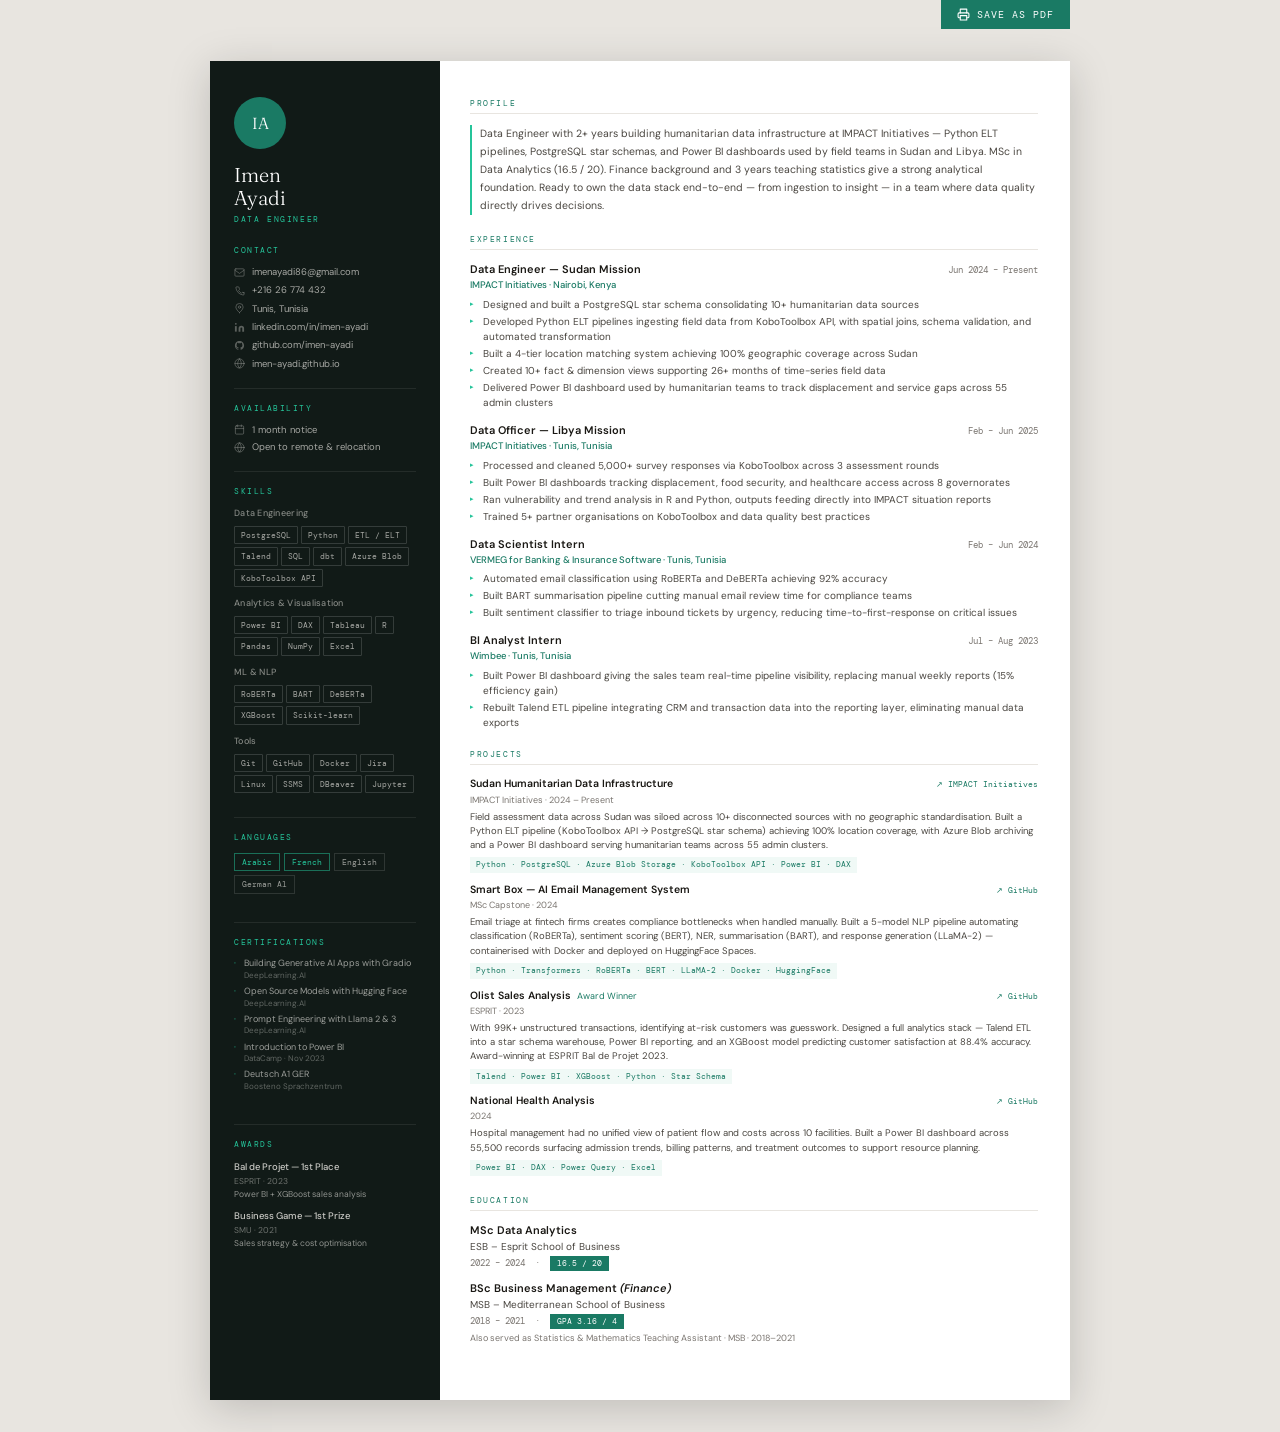
==== commit 4ebe56da: "Add Docker to skills, availability section to CV sidebar Co-Authored-By: Claude Sonnet 4.6 <noreply@" ====
--- a/assets/cv.html
+++ b/assets/cv.html
@@ -478,6 +478,19 @@
     </div>
 
     <div class="sb-divider"></div>
+    <div class="sb-label">Availability</div>
+    <div style="display:flex;flex-direction:column;gap:5px;margin-bottom:4px;">
+      <span class="sb-contact-item" style="word-break:normal;">
+        <svg width="11" height="11" viewBox="0 0 24 24" fill="none" stroke="currentColor" stroke-width="1.8" stroke-linecap="round" stroke-linejoin="round"><rect x="3" y="4" width="18" height="18" rx="2"/><line x1="16" y1="2" x2="16" y2="6"/><line x1="8" y1="2" x2="8" y2="6"/><line x1="3" y1="10" x2="21" y2="10"/></svg>
+        1 month notice
+      </span>
+      <span class="sb-contact-item" style="word-break:normal;">
+        <svg width="11" height="11" viewBox="0 0 24 24" fill="none" stroke="currentColor" stroke-width="1.8" stroke-linecap="round" stroke-linejoin="round"><circle cx="12" cy="12" r="10"/><line x1="2" y1="12" x2="22" y2="12"/><path d="M12 2a15.3 15.3 0 0 1 4 10 15.3 15.3 0 0 1-4 10 15.3 15.3 0 0 1-4-10 15.3 15.3 0 0 1 4-10z"/></svg>
+        Open to remote &amp; relocation
+      </span>
+    </div>
+
+    <div class="sb-divider"></div>
     <div class="sb-label">Skills</div>
 
     <div class="sb-skill-group">
@@ -523,6 +536,7 @@
       <div class="sb-tags">
         <span class="sb-tag">Git</span>
         <span class="sb-tag">GitHub</span>
+        <span class="sb-tag">Docker</span>
         <span class="sb-tag">Jira</span>
         <span class="sb-tag">Linux</span>
         <span class="sb-tag">SSMS</span>
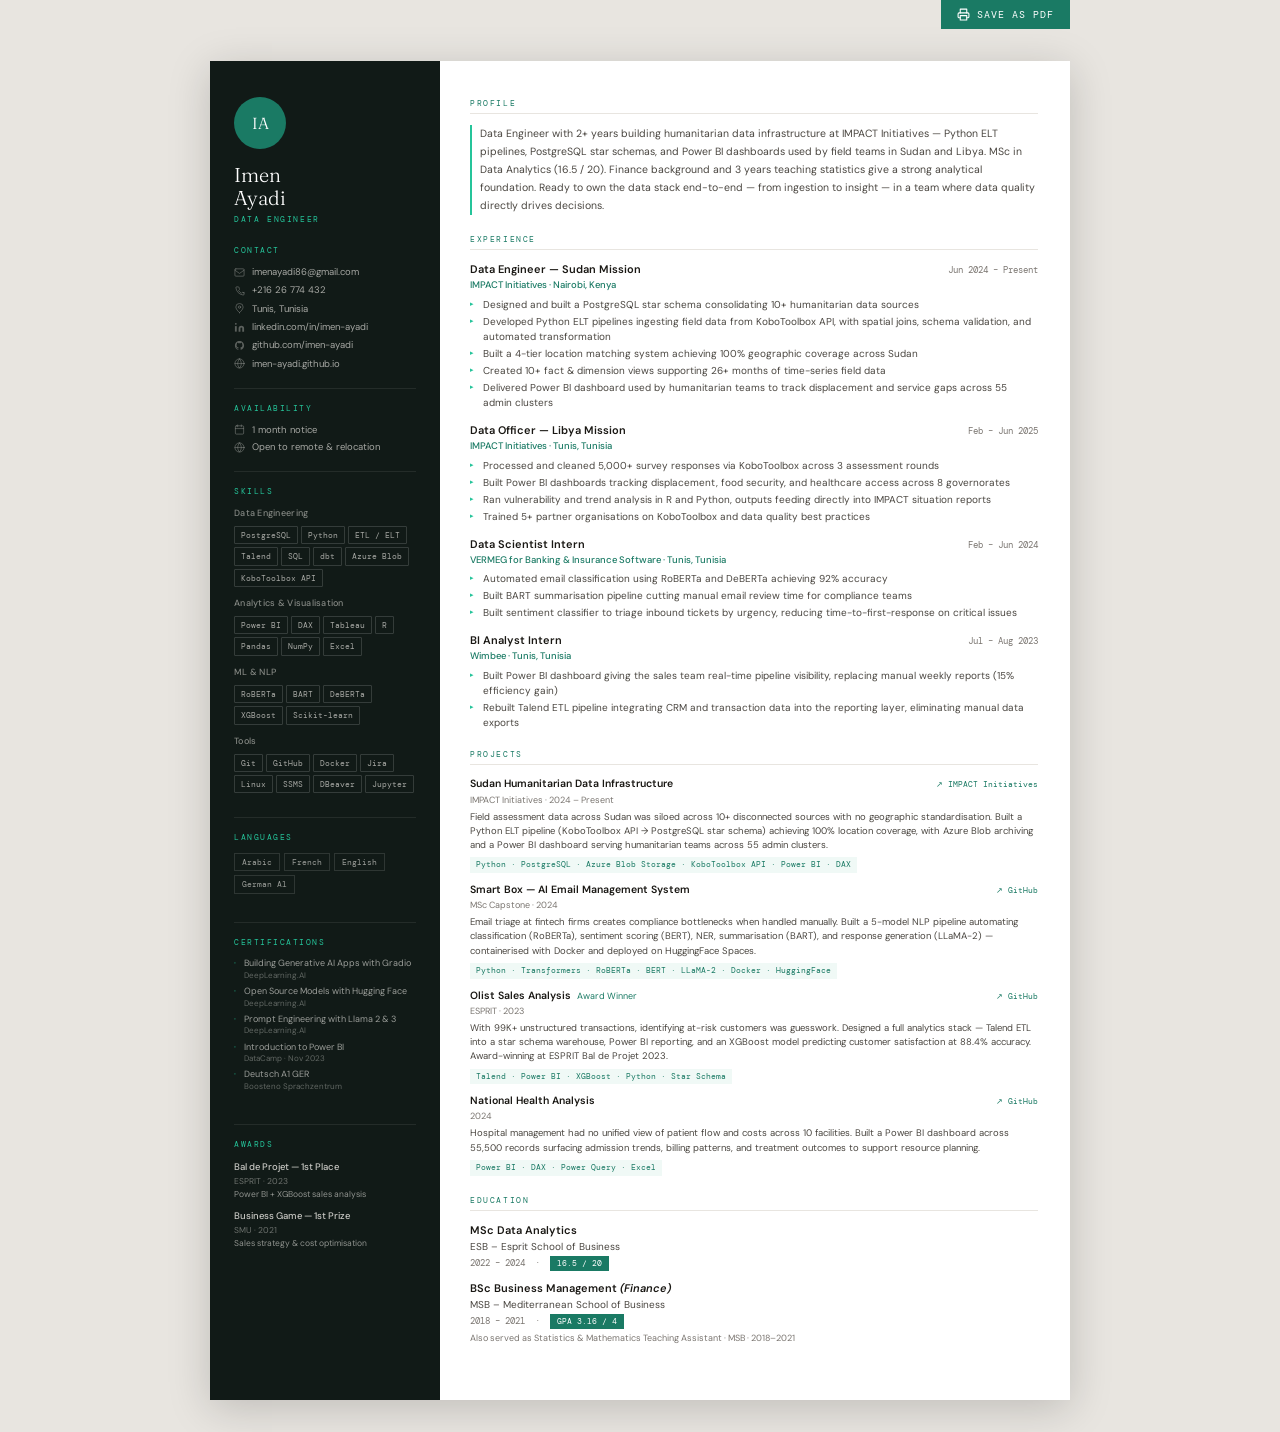
==== commit 61c87b58: "Remove native highlight from Arabic and French language tags in CV Co-Authored-By: Claude Sonnet 4.6" ====
--- a/assets/cv.html
+++ b/assets/cv.html
@@ -548,8 +548,8 @@
     <div class="sb-divider"></div>
     <div class="sb-label">Languages</div>
     <div class="sb-lang-row" style="margin-bottom:14px;">
-      <span class="sb-lang native">Arabic</span>
-      <span class="sb-lang native">French</span>
+      <span class="sb-lang">Arabic</span>
+      <span class="sb-lang">French</span>
       <span class="sb-lang">English</span>
       <span class="sb-lang">German A1</span>
     </div>
